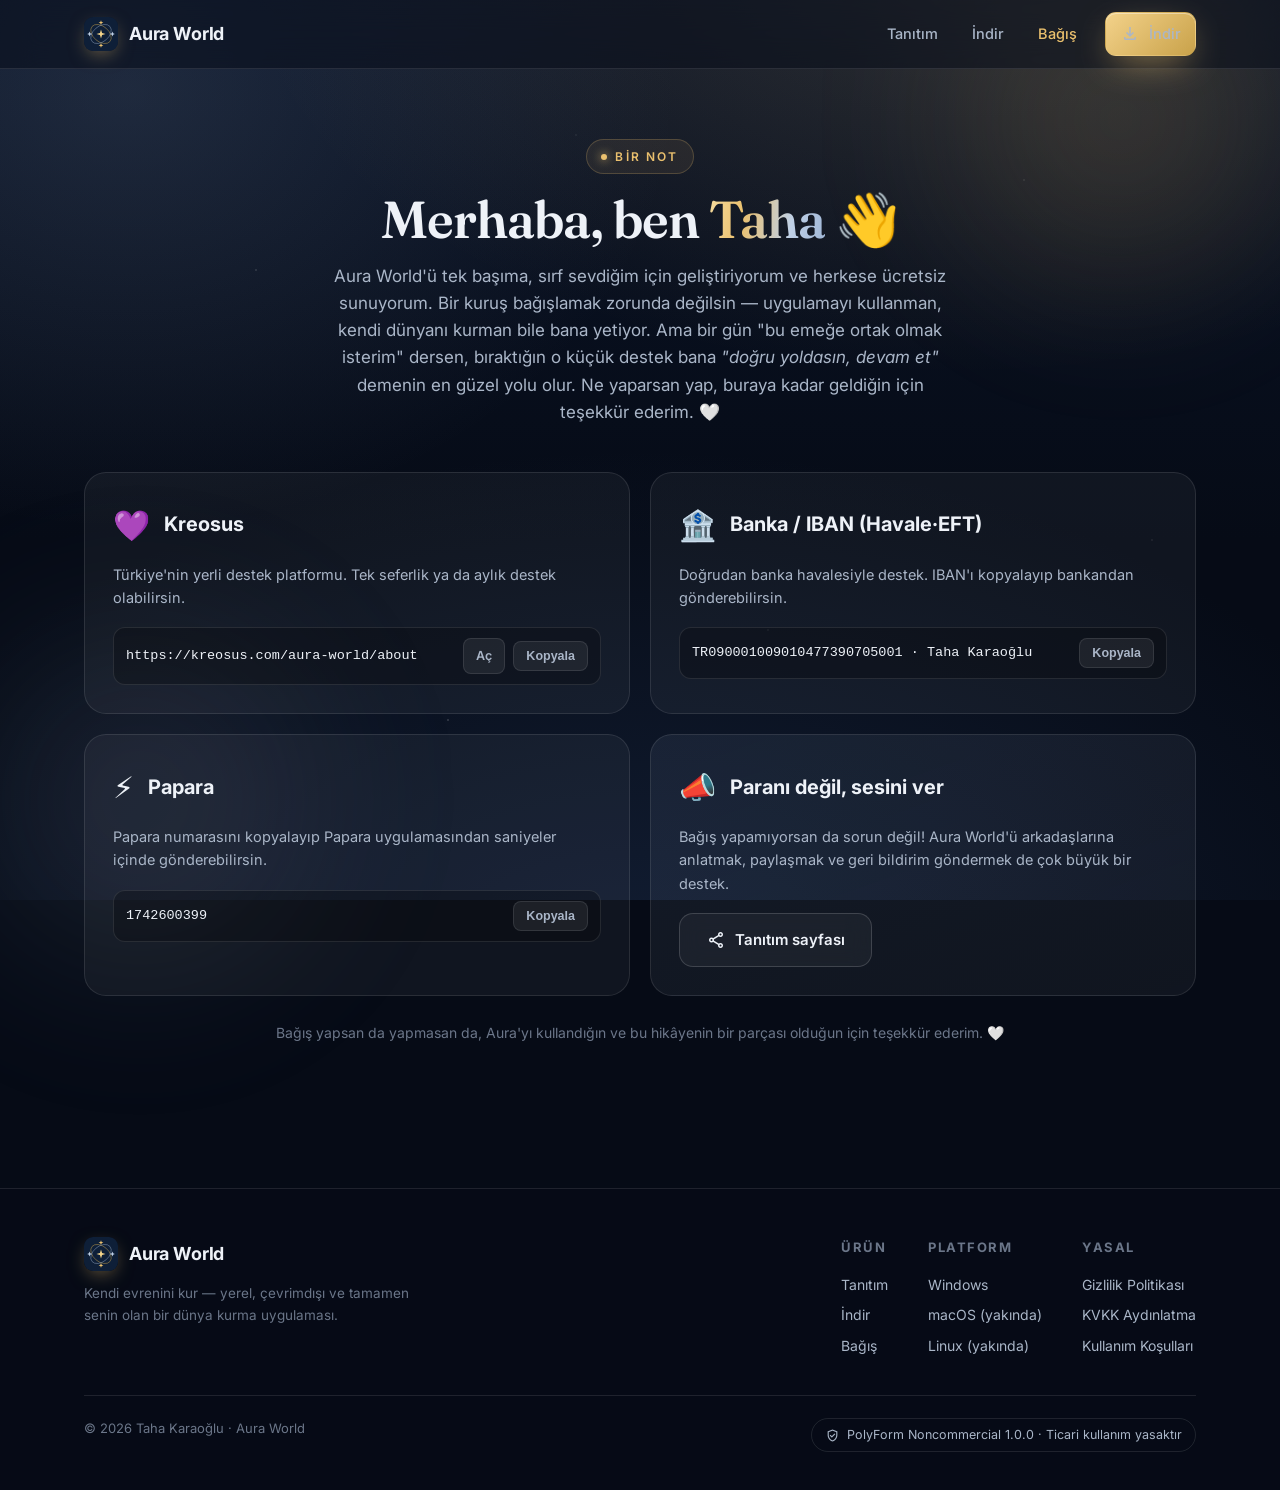
==== donate.html @ 0a7f7859 "Add files via upload" ====
<!DOCTYPE html>
<html lang="tr">
<head>
<meta charset="UTF-8"/>
<meta name="viewport" content="width=device-width, initial-scale=1.0"/>
<title>Aura World — Projeyi Destekle</title>
<meta name="description" content="Aura World'ü desteklemek için bağış yap. Papara, IBAN, Kreosus ve daha fazlası."/>
<link rel="icon" href="assets/icon.svg" type="image/svg+xml"/>
<link rel="preconnect" href="https://fonts.googleapis.com"/>
<link rel="preconnect" href="https://fonts.gstatic.com" crossorigin/>
<link href="https://fonts.googleapis.com/css2?family=Fraunces:opsz,wght@9..144,500;9..144,600;9..144,700&family=Inter:wght@400;500;600;700&display=swap" rel="stylesheet"/>
<link rel="stylesheet" href="https://fonts.googleapis.com/css2?family=Material+Symbols+Outlined:opsz,wght,FILL,GRAD@24,400,0,0"/>
<link rel="stylesheet" href="assets/styles.css"/>
</head>
<body>
<div class="bg"></div><div class="blob a"></div><div class="blob b"></div>

<nav class="nav"><div class="wrap">
  <a class="brand" href="index.html"><img src="assets/icon.svg" alt="Aura World"/> Aura World</a>
  <button class="burger" aria-label="Menü">☰</button>
  <div class="nav-links">
    <a href="index.html">Tanıtım</a>
    <a href="download.html">İndir</a>
    <a href="donate.html" class="active">Bağış</a>
    <a class="btn btn-primary nav-cta" href="download.html"><span class="material-symbols-outlined ico">download</span> İndir</a>
  </div>
</div></nav>

<section class="section" style="padding-top:70px"><div class="wrap">
  <div class="thanks reveal">
    <span class="eyebrow"><span class="dot"></span> Bir not</span>
    <h2 style="font-size:clamp(32px,5vw,52px);margin:18px 0 0">Merhaba, ben <span class="grad">Taha</span> 👋</h2>
    <p style="color:var(--ink-dim);font-size:17px;margin-top:16px">Aura World'ü tek başıma, sırf sevdiğim için geliştiriyorum ve herkese ücretsiz sunuyorum. Bir kuruş bağışlamak zorunda değilsin — uygulamayı kullanman, kendi dünyanı kurman bile bana yetiyor. Ama bir gün "bu emeğe ortak olmak isterim" dersen, bıraktığın o küçük destek bana <em>"doğru yoldasın, devam et"</em> demenin en güzel yolu olur. Ne yaparsan yap, buraya kadar geldiğin için teşekkür ederim. 🤍</p>
  </div>

  <div class="dono-grid">
    <!-- Kreosus -->
    <div class="dono reveal" data-dono="kreosus">
      <div class="top"><span class="em">💜</span><h3>Kreosus</h3></div>
      <p>Türkiye'nin yerli destek platformu. Tek seferlik ya da aylık destek olabilirsin.</p>
      <div class="val"><span data-dono-val>—</span>
        <a class="act" data-dono-open href="#" target="_blank" rel="noopener">Aç</a>
        <button class="act" data-dono-copy>Kopyala</button></div>
    </div>

    <!-- IBAN -->
    <div class="dono reveal" data-dono="iban">
      <div class="top"><span class="em">🏦</span><h3>Banka / IBAN (Havale·EFT)</h3></div>
      <p>Doğrudan banka havalesiyle destek. IBAN'ı kopyalayıp bankandan gönderebilirsin.</p>
      <div class="val"><span data-dono-val>—</span>
        <button class="act" data-dono-copy>Kopyala</button></div>
    </div>

    <!-- Papara -->
    <div class="dono reveal" data-dono="papara">
      <div class="top"><span class="em">⚡</span><h3>Papara</h3></div>
      <p>Papara numarasını kopyalayıp Papara uygulamasından saniyeler içinde gönderebilirsin.</p>
      <div class="val"><span data-dono-val>—</span>
        <a class="act" data-dono-open href="#" target="_blank" rel="noopener">Aç</a>
        <button class="act" data-dono-copy>Kopyala</button></div>
    </div>

    <!-- GitHub Sponsors seçeneği kaldırıldı -->

    <!-- Spread the word -->
    <div class="dono reveal" style="background:linear-gradient(160deg,rgba(143,163,190,.10),var(--glass))">
      <div class="top"><span class="em">📣</span><h3>Paranı değil, sesini ver</h3></div>
      <p>Bağış yapamıyorsan da sorun değil! Aura World'ü arkadaşlarına anlatmak, paylaşmak ve geri bildirim göndermek de çok büyük bir destek.</p>
      <div class="val" style="border:none;background:none;padding:0">
        <a class="btn btn-ghost" href="index.html"><span class="material-symbols-outlined ico">share</span> Tanıtım sayfası</a></div>
    </div>
  </div>

  <p class="note reveal">Bağış yapsan da yapmasan da, Aura'yı kullandığın ve bu hikâyenin bir parçası olduğun için teşekkür ederim. 🤍</p>
</div></section>

<footer><div class="wrap">
  <div class="foot">
    <div>
      <a class="brand" href="index.html"><img src="assets/icon.svg" alt=""/> Aura World</a>
      <p>Kendi evrenini kur — yerel, çevrimdışı ve tamamen senin olan bir dünya kurma uygulaması.</p>
    </div>
    <div class="foot-links">
      <div class="foot-col"><h4>Ürün</h4>
        <a href="index.html">Tanıtım</a><a href="download.html">İndir</a><a href="donate.html">Bağış</a></div>
      <div class="foot-col"><h4>Platform</h4>
        <a href="download.html">Windows</a><a href="download.html">macOS (yakında)</a><a href="download.html">Linux (yakında)</a></div>
      <div class="foot-col"><h4>Yasal</h4>
        <a href="privacy.html">Gizlilik Politikası</a><a href="privacy.html#kvkk">KVKK Aydınlatma</a><a href="terms.html">Kullanım Koşulları</a></div>
    </div>
  </div>
  <div class="foot-bottom">
    <span>© <span data-year>2026</span> Taha Karaoğlu · Aura World</span>
    <span class="lic-pill"><span class="material-symbols-outlined" style="font-size:15px">verified_user</span> PolyForm Noncommercial 1.0.0 · Ticari kullanım yasaktır</span>
  </div>
</div></footer>

<script src="assets/config.js"></script>
<script src="assets/app.js"></script>
</body>
</html>
---- assets/styles.css ----
/* ============================================================
   Aura World — promo site design system
   Cosmic / editorial-luxe: deep navy, gold + slate-blue, glass.
   ============================================================ */
:root {
  --navy-0:#060b16;
  --navy-1:#0a1428;
  --navy-2:#0e1f38;
  --gold:#eac06e;
  --gold-deep:#c9a24a;
  --blue:#bfd0e6;
  --blue-deep:#8fa3be;
  --ink:#eef2f8;
  --ink-dim:#aab6c8;
  --ink-faint:#6b7689;
  --glass:rgba(255,255,255,.045);
  --glass-2:rgba(255,255,255,.07);
  --hair:rgba(255,255,255,.10);
  --hair-strong:rgba(255,255,255,.16);
  --radius:22px;
  --maxw:1160px;
  --shadow:0 30px 80px -20px rgba(0,0,0,.7);
  --grad-text:linear-gradient(100deg,#f6dca0 0%,#eac06e 30%,#bfd0e6 70%,#9fb6d6 100%);
  --grad-gold:linear-gradient(135deg,#f3d28a,#c9a24a);
  --font-display:"Fraunces",Georgia,serif;
  --font-body:"Inter",system-ui,-apple-system,Segoe UI,Roboto,sans-serif;
}

*{box-sizing:border-box;margin:0;padding:0}
html{scroll-behavior:smooth}
body{
  font-family:var(--font-body);
  background:var(--navy-0);
  color:var(--ink);
  line-height:1.6;
  -webkit-font-smoothing:antialiased;
  overflow-x:hidden;
  min-height:100vh;
}

/* ---- Cosmic background ---- */
.bg{position:fixed;inset:0;z-index:-2;background:
  radial-gradient(1200px 700px at 75% -5%, rgba(234,192,110,.16), transparent 60%),
  radial-gradient(1000px 800px at 10% 10%, rgba(143,163,190,.16), transparent 55%),
  radial-gradient(1400px 900px at 50% 110%, rgba(46,73,120,.30), transparent 60%),
  linear-gradient(180deg,var(--navy-1),var(--navy-0) 60%);
}
.bg::after{content:"";position:absolute;inset:0;opacity:.5;
  background-image:radial-gradient(1px 1px at 20% 30%, rgba(255,255,255,.7), transparent),
  radial-gradient(1px 1px at 80% 20%, rgba(255,255,255,.5), transparent),
  radial-gradient(1px 1px at 60% 70%, rgba(255,255,255,.4), transparent),
  radial-gradient(1.5px 1.5px at 35% 80%, rgba(255,255,255,.5), transparent),
  radial-gradient(1px 1px at 90% 60%, rgba(255,255,255,.4), transparent),
  radial-gradient(1px 1px at 45% 15%, rgba(255,255,255,.35), transparent);
  background-size:cover;animation:twinkle 8s ease-in-out infinite alternate;}
@keyframes twinkle{from{opacity:.35}to{opacity:.65}}
.blob{position:fixed;z-index:-1;border-radius:50%;filter:blur(70px);opacity:.34;pointer-events:none}
.blob.a{width:480px;height:480px;background:radial-gradient(circle,rgba(234,192,110,.5),transparent 70%);top:-120px;right:-80px;animation:float1 34s ease-in-out infinite}
.blob.b{width:520px;height:520px;background:radial-gradient(circle,rgba(143,163,190,.45),transparent 70%);bottom:-160px;left:-120px;animation:float2 42s ease-in-out infinite}
@keyframes float1{50%{transform:translate(-40px,40px) scale(1.1)}}
@keyframes float2{50%{transform:translate(40px,-30px) scale(1.08)}}

/* ---- Layout ---- */
.wrap{width:100%;max-width:var(--maxw);margin:0 auto;padding:0 24px}
section{position:relative}
.eyebrow{display:inline-flex;align-items:center;gap:8px;font-size:12px;font-weight:600;letter-spacing:.18em;text-transform:uppercase;color:var(--gold);
  background:rgba(234,192,110,.08);border:1px solid rgba(234,192,110,.22);padding:7px 14px;border-radius:999px}
.eyebrow .dot{width:6px;height:6px;border-radius:50%;background:var(--gold);box-shadow:0 0 10px var(--gold)}

h1,h2,h3{font-family:var(--font-display);font-weight:600;line-height:1.05;letter-spacing:-.02em}
.grad{background:var(--grad-text);-webkit-background-clip:text;background-clip:text;color:transparent}

/* ---- Nav ---- */
.nav{position:sticky;top:0;z-index:50;backdrop-filter:blur(18px);-webkit-backdrop-filter:blur(18px);
  background:rgba(8,14,26,.55);border-bottom:1px solid var(--hair)}
.nav .wrap{display:flex;align-items:center;justify-content:space-between;height:68px}
.brand{display:flex;align-items:center;gap:11px;text-decoration:none;color:var(--ink);font-weight:700;font-size:18px;letter-spacing:-.01em}
.brand img{width:34px;height:34px;border-radius:9px;box-shadow:0 6px 20px -6px rgba(234,192,110,.6)}
.nav-links{display:flex;align-items:center;gap:6px}
.nav-links a{color:var(--ink-dim);text-decoration:none;font-size:14.5px;font-weight:500;padding:9px 14px;border-radius:11px;transition:.2s}
.nav-links a:hover{color:var(--ink);background:var(--glass)}
.nav-links a.active{color:var(--gold)}
.nav-cta{margin-left:8px}
.burger{display:none;background:var(--glass);border:1px solid var(--hair);color:var(--ink);width:42px;height:42px;border-radius:12px;cursor:pointer;font-size:20px}

/* ---- Buttons ---- */
.btn{display:inline-flex;align-items:center;justify-content:center;gap:9px;font-family:var(--font-body);font-weight:600;font-size:15px;
  padding:14px 26px;border-radius:14px;text-decoration:none;cursor:pointer;border:1px solid transparent;transition:.25s;white-space:nowrap}
.btn .ico{font-size:20px}
.btn-primary{color:#241a06;background:var(--grad-gold);box-shadow:0 12px 36px -10px rgba(234,192,110,.7),inset 0 1px 0 rgba(255,255,255,.4)}
.btn-primary:hover{transform:translateY(-2px);box-shadow:0 20px 48px -10px rgba(234,192,110,.85),inset 0 1px 0 rgba(255,255,255,.5)}
.btn-ghost{color:var(--ink);background:var(--glass);border-color:var(--hair-strong);backdrop-filter:blur(10px)}
.btn-ghost:hover{background:var(--glass-2);transform:translateY(-2px);border-color:var(--gold)}
.btn-lg{padding:17px 34px;font-size:16.5px;border-radius:16px}
.btn-block{display:flex;width:100%}

/* ---- Hero ---- */
.hero{padding:90px 0 70px;text-align:center}
.hero h1{font-size:clamp(46px,8vw,92px);margin:26px 0 0}
.hero .sub{max-width:620px;margin:24px auto 0;font-size:clamp(16px,2.2vw,20px);color:var(--ink-dim)}
.hero .cta{display:flex;gap:14px;justify-content:center;flex-wrap:wrap;margin-top:38px}
.hero .meta{margin-top:20px;font-size:13px;color:var(--ink-faint);display:flex;gap:18px;justify-content:center;flex-wrap:wrap}
.hero .meta span{display:inline-flex;align-items:center;gap:6px}

/* ---- Orbital centerpiece ---- */
.orbit-stage{position:relative;width:min(560px,86vw);height:min(560px,86vw);margin:48px auto 0;display:grid;place-items:center}
.orbit{position:absolute;border-radius:50%;border:1px solid rgba(191,208,230,.11)}
.orbit.o1{width:100%;height:64%;transform:rotate(40deg);animation:spin 80s linear infinite}
.orbit.o2{width:100%;height:64%;transform:rotate(-40deg);border-color:rgba(234,192,110,.14);animation:spin 105s linear infinite reverse}
.orbit.o3{width:74%;height:74%;border-style:dashed;border-color:rgba(255,255,255,.055);animation:spin 140s linear infinite}
@keyframes spin{to{transform:rotate(var(--r,360deg))}}
.orbit.o1{--r:400deg}.orbit.o2{--r:-400deg}.orbit.o3{--r:360deg}
.core{position:relative;width:46%;height:46%;border-radius:32px;display:grid;place-items:center;
  background:radial-gradient(circle at 35% 25%,rgba(234,192,110,.35),rgba(14,31,56,.9));
  border:1px solid rgba(234,192,110,.4);box-shadow:0 0 70px -16px rgba(234,192,110,.4),var(--shadow);
  animation:pulse 11s ease-in-out infinite}
@keyframes pulse{50%{box-shadow:0 0 92px -10px rgba(234,192,110,.5),var(--shadow)}}
.core img{width:62%;height:62%;filter:drop-shadow(0 8px 24px rgba(0,0,0,.5))}

/* ---- Sections ---- */
.section{padding:84px 0}
.section-head{text-align:center;max-width:680px;margin:0 auto 54px}
.section-head h2{font-size:clamp(32px,5vw,52px);margin:18px 0 0}
.section-head p{color:var(--ink-dim);font-size:17px;margin-top:16px}

/* ---- Feature grid ---- */
.grid{display:grid;gap:20px}
.grid-3{grid-template-columns:repeat(3,1fr)}
.grid-2{grid-template-columns:repeat(2,1fr)}
.card{background:var(--glass);border:1px solid var(--hair);border-radius:var(--radius);padding:30px;transition:.3s;backdrop-filter:blur(14px)}
.card:hover{transform:translateY(-6px);border-color:var(--hair-strong);background:var(--glass-2)}
.card .ic{width:50px;height:50px;border-radius:14px;display:grid;place-items:center;margin-bottom:18px;
  background:rgba(234,192,110,.12);border:1px solid rgba(234,192,110,.28);color:var(--gold)}
.card .ic .material-symbols-outlined{font-size:26px}
.card h3{font-size:21px;margin-bottom:9px}
.card p{color:var(--ink-dim);font-size:15px}

/* ---- Showcase row ---- */
.showcase{display:grid;grid-template-columns:1.05fr .95fr;gap:48px;align-items:center}
.showcase h2{font-size:clamp(28px,4vw,44px)}
.showcase p{color:var(--ink-dim);font-size:16.5px;margin-top:18px}
.checklist{margin-top:24px;display:grid;gap:13px}
.checklist li{list-style:none;display:flex;gap:12px;align-items:flex-start;color:var(--ink)}
.checklist .material-symbols-outlined{color:var(--gold);font-size:22px;margin-top:1px}

/* Real screenshot slot — drop site/assets/screenshot.png to replace the mockup.
   Styled as a soft, window-like frame (rounded, hairline border, shadow, slight tilt). */
.shotwrap{position:relative}
.shot{display:block;width:100%;height:auto;border-radius:16px;border:1px solid var(--hair-strong);
  box-shadow:var(--shadow);transform:perspective(1400px) rotateY(-9deg) rotateX(3deg)}
.shotwrap:has(img.shot) .mock{display:none}
@media(max-width:860px){.shot{transform:none}}

/* mock app window */
.mock{border-radius:18px;overflow:hidden;border:1px solid var(--hair-strong);box-shadow:var(--shadow);
  background:linear-gradient(160deg,rgba(20,32,56,.95),rgba(10,17,33,.95));backdrop-filter:blur(10px);transform:perspective(1400px) rotateY(-9deg) rotateX(3deg)}
.mock .bar{display:flex;align-items:center;gap:7px;padding:12px 14px;border-bottom:1px solid var(--hair);background:rgba(255,255,255,.03)}
.mock .bar i{width:11px;height:11px;border-radius:50%;background:#3a4660;display:block}
.mock .bar i:nth-child(1){background:#e06c5a}.mock .bar i:nth-child(2){background:#e0b14e}.mock .bar i:nth-child(3){background:#5ab089}
.mock .bar .t{margin-left:8px;font-size:12px;color:var(--ink-faint)}
.mock .body{display:grid;grid-template-columns:84px 1fr;height:300px}
.mock .side{border-right:1px solid var(--hair);padding:14px 10px;display:flex;flex-direction:column;gap:9px;background:rgba(0,0,0,.15)}
.mock .side b{height:9px;border-radius:5px;background:rgba(255,255,255,.10)}
.mock .side b:nth-child(1){width:70%;background:rgba(234,192,110,.5)}
.mock .main{padding:22px}
.mock .main .h{height:22px;width:55%;border-radius:7px;background:var(--grad-gold);opacity:.85}
.mock .main .chips{display:flex;gap:8px;margin:14px 0}
.mock .main .chips s{width:54px;height:18px;border-radius:6px;background:rgba(191,208,230,.18)}
.mock .main .ln{height:10px;border-radius:6px;background:rgba(255,255,255,.09);margin-top:11px}
.mock .main .ln.s{width:90%}.mock .main .ln.m{width:75%}.mock .main .ln.l{width:60%}
.mock .main .img{margin-top:18px;height:84px;border-radius:12px;border:1px solid var(--hair);
  background:radial-gradient(circle at 70% 30%,rgba(234,192,110,.25),rgba(46,73,120,.4))}

/* ---- Download cards ---- */
.os-grid{display:grid;grid-template-columns:repeat(3,1fr);gap:22px;margin-top:10px}
.os{background:var(--glass);border:1px solid var(--hair);border-radius:var(--radius);padding:34px 28px;text-align:center;transition:.3s;position:relative;overflow:hidden}
.os.active{border-color:rgba(234,192,110,.4);background:linear-gradient(180deg,rgba(234,192,110,.07),var(--glass))}
.os.active:hover{transform:translateY(-6px);box-shadow:0 24px 60px -20px rgba(234,192,110,.4)}
.os.soon{opacity:.62}
.os .osico{font-size:54px;margin-bottom:6px;display:block;line-height:1}
.os h3{font-size:23px;margin-bottom:4px;font-family:var(--font-body);font-weight:700;letter-spacing:0}
.os .v{font-size:13px;color:var(--ink-faint);margin-bottom:22px}
.badge{position:absolute;top:14px;right:14px;font-size:10px;font-weight:700;letter-spacing:.1em;text-transform:uppercase;
  padding:5px 10px;border-radius:999px;background:rgba(143,163,190,.16);border:1px solid rgba(143,163,190,.3);color:var(--blue)}
.badge.go{background:rgba(90,176,137,.16);border-color:rgba(90,176,137,.35);color:#7bd0a6}
.note{margin-top:26px;text-align:center;color:var(--ink-faint);font-size:14px}

/* ---- Donate ---- */
.dono-grid{display:grid;grid-template-columns:repeat(2,1fr);gap:20px}
.dono{background:var(--glass);border:1px solid var(--hair);border-radius:var(--radius);padding:28px;transition:.3s}
.dono:hover{border-color:var(--hair-strong);transform:translateY(-4px)}
.dono .top{display:flex;align-items:center;gap:14px;margin-bottom:14px}
.dono .em{font-size:30px}
.dono h3{font-size:20px;font-family:var(--font-body);font-weight:700;letter-spacing:0}
.dono p{color:var(--ink-dim);font-size:14.5px;margin-bottom:18px}
.dono .val{display:flex;align-items:center;gap:8px;background:rgba(0,0,0,.25);border:1px solid var(--hair);border-radius:12px;padding:10px 12px;font-size:14px;color:var(--ink)}
.dono .val [data-dono-val]{flex:1;min-width:0;font-family:ui-monospace,monospace;font-size:13.5px;word-break:break-all;overflow-wrap:anywhere}
.dono .val .act{background:var(--glass-2);border:1px solid var(--hair);color:var(--ink-dim);border-radius:8px;padding:7px 12px;cursor:pointer;font-size:12.5px;font-weight:600;white-space:nowrap;text-decoration:none;display:inline-flex;align-items:center}
.dono .val .act:hover{color:var(--gold);border-color:var(--gold)}
.thanks{text-align:center;max-width:640px;margin:0 auto 46px}

/* ---- Footer ---- */
footer{border-top:1px solid var(--hair);margin-top:60px;padding:48px 0 38px;background:rgba(6,11,22,.5)}
.foot{display:flex;justify-content:space-between;gap:30px;flex-wrap:wrap;align-items:flex-start}
.foot .brand{margin-bottom:12px}
.foot p{color:var(--ink-faint);font-size:13.5px;max-width:340px}
.foot-links{display:flex;gap:40px;flex-wrap:wrap}
.foot-col h4{font-family:var(--font-body);font-size:13px;text-transform:uppercase;letter-spacing:.12em;color:var(--ink-faint);margin-bottom:12px}
.foot-col a{display:block;color:var(--ink-dim);text-decoration:none;font-size:14px;padding:4px 0;transition:.2s}
.foot-col a:hover{color:var(--gold)}
.foot-bottom{margin-top:34px;padding-top:22px;border-top:1px solid var(--hair);display:flex;justify-content:space-between;gap:14px;flex-wrap:wrap;color:var(--ink-faint);font-size:13px}
.lic-pill{display:inline-flex;align-items:center;gap:7px;border:1px solid var(--hair);border-radius:999px;padding:6px 13px;color:var(--ink-dim);font-size:12.5px}

/* ---- Legal pages (prose) ---- */
.legal{max-width:780px;margin:0 auto;padding:8px 0 20px}
.legal .updated{color:var(--ink-faint);font-size:13px;margin-bottom:8px}
.legal .disclaimer{background:rgba(234,192,110,.07);border:1px solid rgba(234,192,110,.22);border-radius:14px;padding:14px 18px;color:var(--ink-dim);font-size:13.5px;margin:22px 0 30px}
.legal h2{font-size:clamp(28px,5vw,42px);margin-bottom:6px}
.legal h3{font-family:var(--font-body);font-weight:700;font-size:18px;color:var(--ink);margin:30px 0 10px}
.legal p{color:var(--ink-dim);font-size:15.5px;margin:10px 0}
.legal ul{margin:10px 0 10px 4px;padding-left:20px}
.legal li{color:var(--ink-dim);font-size:15px;margin:7px 0}
.legal a{color:var(--gold);text-decoration:none}
.legal a:hover{text-decoration:underline}
.legal strong{color:var(--ink)}

/* ---- Reveal animation ---- */
.reveal{opacity:0;transform:translateY(26px);transition:opacity .7s cubic-bezier(.2,.7,.2,1),transform .7s cubic-bezier(.2,.7,.2,1)}
.reveal.in{opacity:1;transform:none}

/* ---- Responsive ---- */
@media(max-width:860px){
  .nav-links{position:fixed;inset:68px 0 auto 0;flex-direction:column;align-items:stretch;gap:2px;padding:14px 20px 22px;
    background:rgba(8,14,26,.96);backdrop-filter:blur(20px);border-bottom:1px solid var(--hair);transform:translateY(-120%);transition:.35s;z-index:49}
  .nav-links.open{transform:none}
  .nav-links a{padding:13px 14px}
  .nav-cta{margin:8px 0 0}
  .burger{display:block}
  .grid-3,.os-grid,.dono-grid{grid-template-columns:1fr}
  .showcase{grid-template-columns:1fr;gap:34px}
  .mock{transform:none}
}
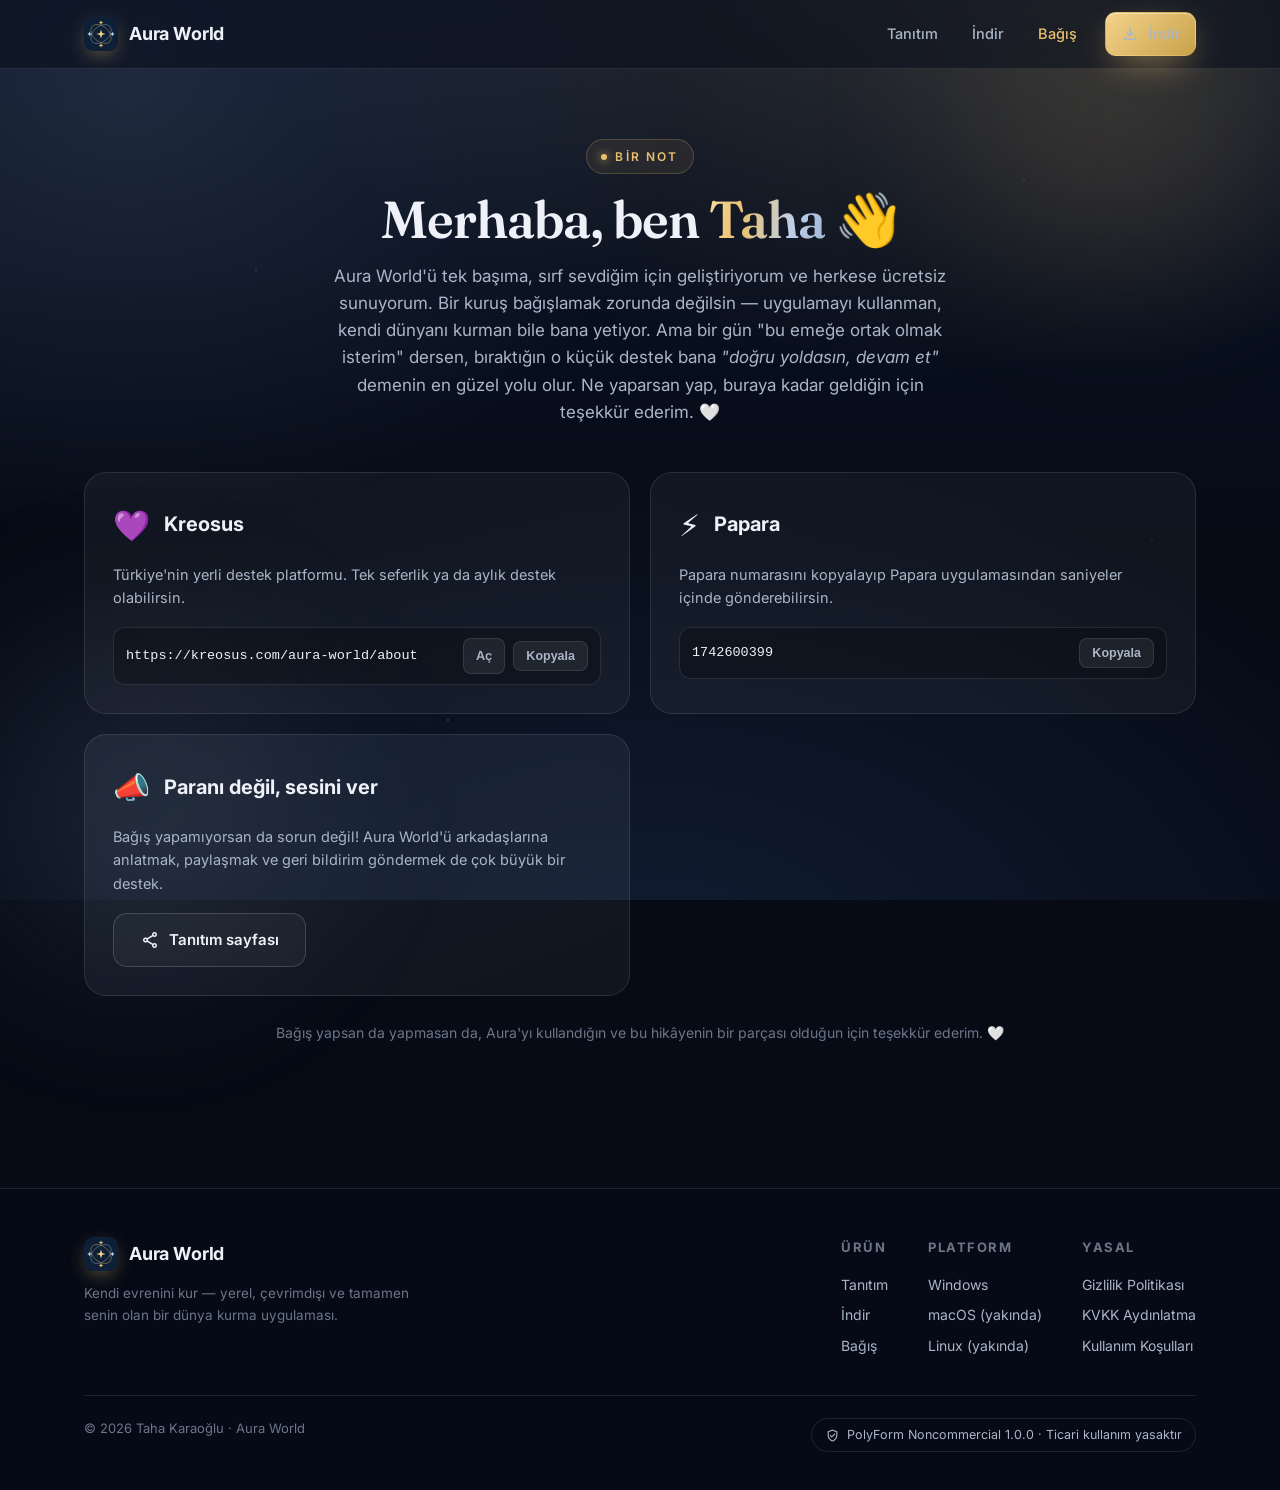
==== commit 728bace5: "Update donate.html" ====
--- a/donate.html
+++ b/donate.html
@@ -40,14 +40,6 @@
       <p>Türkiye'nin yerli destek platformu. Tek seferlik ya da aylık destek olabilirsin.</p>
       <div class="val"><span data-dono-val>—</span>
         <a class="act" data-dono-open href="#" target="_blank" rel="noopener">Aç</a>
-        <button class="act" data-dono-copy>Kopyala</button></div>
-    </div>
-
-    <!-- IBAN -->
-    <div class="dono reveal" data-dono="iban">
-      <div class="top"><span class="em">🏦</span><h3>Banka / IBAN (Havale·EFT)</h3></div>
-      <p>Doğrudan banka havalesiyle destek. IBAN'ı kopyalayıp bankandan gönderebilirsin.</p>
-      <div class="val"><span data-dono-val>—</span>
         <button class="act" data-dono-copy>Kopyala</button></div>
     </div>
 
